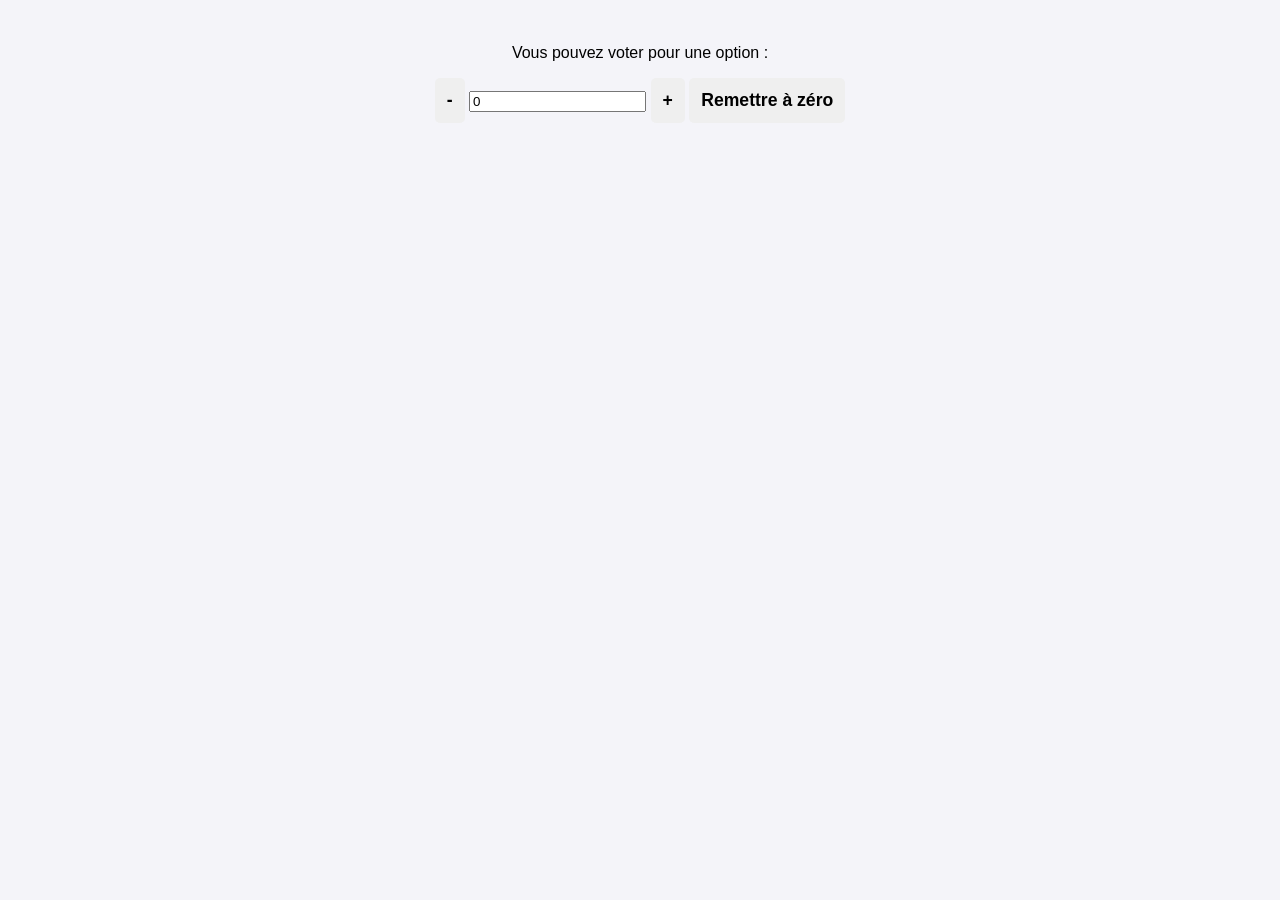
==== mon_projet_flask/templates/index.html @ 24a3f842 "bric 2 Refactor HTML structure for counters and add reset functionality." ====
<!DOCTYPE html>
<html lang="fr">

<head>
    <meta charset="UTF-8">
    <meta name="viewport" content="width=device-width, initial-scale=1.0">
    <title>Les Compteurs</title>
    <link rel="stylesheet" href="style.css">

    <style>
        body {
            font-family: Arial, sans-serif;
            text-align: center;
            background-color: #f4f4f9;
            padding: 20px;
        }

        .conteneur {
            display: flex;
            flex-direction: column;
            align-items: center;
            gap: 20px;
            margin-top: 30px;
            margin-bottom: 40px;
        }

        @media(min-width: 600px) {
            .conteneur {
                flex-direction: row;
                justify-content: center;
            }
        }

        .carte {
            background: white;
            padding: 20px;
            border-radius: 10px;
            box-shadow: 0 4px 6px rgba(0, 0, 0, 0.1);
            width: 180px;
        }

        .titre-fixe {
            font-size: 1.2rem;
            font-weight: bold;
            color: #333;
            margin-bottom: 10px;
        }

        .chiffre {
            font-size: 3.5rem;
            font-weight: bold;
            color: #333;
            margin: 15px 0;
        }

        /* 🆕 Organisation des boutons côte à côte */
        .groupe-boutons {
            display: flex;
            gap: 10px;
            justify-content: center;
        }

        button {
            border: none;
            padding: 12px;
            font-size: 1.1rem;
            border-radius: 5px;
            cursor: pointer;
            font-weight: bold;
        }

        .btn-plus {
            background-color: #007bff;
            color: white;
            flex: 2;
        }

        .btn-plus:active {
            background-color: #0056b3;
        }

        /* 🆕 Style du nouveau bouton moins */
        .btn-moins {
            background-color: #ffc107;
            color: #212529;
            flex: 1;
        }

        .btn-moins:active {
            background-color: #d39e00;
        }

        .btn-reset {
            background-color: #dc3545;
            color: white;
            padding: 12px 30px;
            border-radius: 5px;
            box-shadow: 0 4px 6px rgba(0, 0, 0, 0.1);
            width: auto;
        }

        .btn-reset:active {
            background-color: #bd2130;
        }

        .flex {
            display: flex;
            flex-wrap: wrap;
        }
    </style>

</head>

<body>

    <p> Vous pouvez voter pour une option :</p>

    <div class="compteur-container">
  <!-- Bouton pour diminuer -->
  <button id="btnMoins">-</button>
  
  <!-- Zone de saisie qui affiche le score -->
  <input type="number" id="champCompteur" value="0" readonly>
  
  <!-- Bouton pour augmenter -->
  <button id="btnPlus">+</button>
  
  <!-- Nouveau bouton pour remettre à zéro -->
  <button id="btnReset">Remettre à zéro</button>
</div>

<script>
  // 1. On récupère tous les éléments de la page
  const champ = document.getElementById('champCompteur');
  const btnMoins = document.getElementById('btnMoins');
  const btnPlus = document.getElementById('btnPlus');
  const btnReset = document.getElementById('btnReset');

  // 2. Action quand on clique sur Plus
  btnPlus.addEventListener('click', function() {
    let valeurActuelle = parseInt(champ.value);
    champ.value = valeurActuelle + 1;
  });

  // 3. Action quand on clique sur Moins
  btnMoins.addEventListener('click', function() {
    let valeurActuelle = parseInt(champ.value);
    // On vérifie si le nombre est plus grand que 0 avant d'enlever 1
    if (valeurActuelle > 0) {
      champ.value = valeurActuelle - 1;
    }
  });

  // 4. Action quand on clique sur Remettre à zéro
  btnReset.addEventListener('click', function() {
    champ.value = 0; // On force la valeur à redevenir 0
  });
</script>
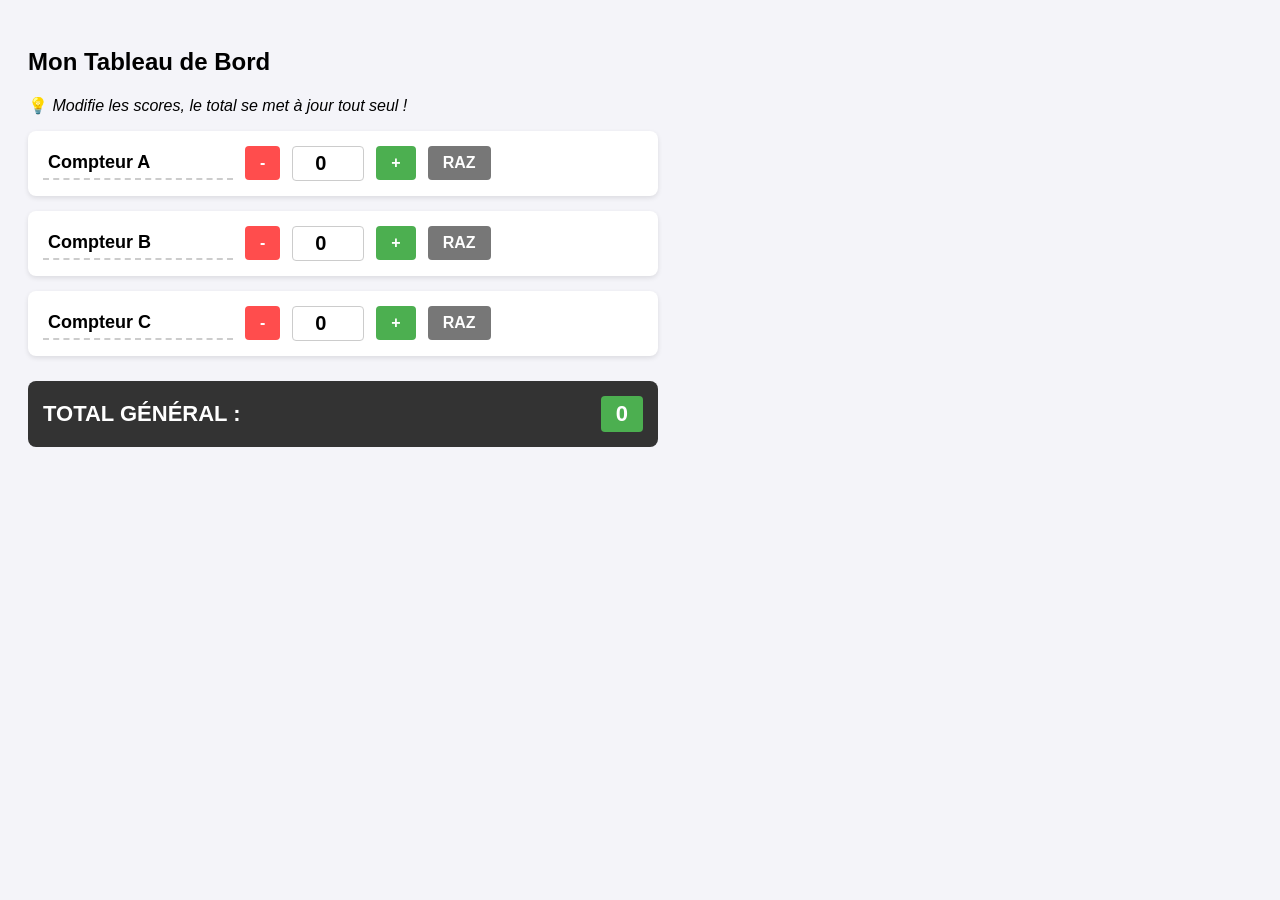
==== commit d998ad21: "bric 3 Updated the HTML structure and styles for the counter application, including new styles for t" ====
--- a/mon_projet_flask/templates/index.html
+++ b/mon_projet_flask/templates/index.html
@@ -1,158 +1,179 @@
 <!DOCTYPE html>
 <html lang="fr">
-
 <head>
-    <meta charset="UTF-8">
-    <meta name="viewport" content="width=device-width, initial-scale=1.0">
-    <title>Les Compteurs</title>
-    <link rel="stylesheet" href="style.css">
-
-    <style>
-        body {
-            font-family: Arial, sans-serif;
-            text-align: center;
-            background-color: #f4f4f9;
-            padding: 20px;
-        }
-
-        .conteneur {
-            display: flex;
-            flex-direction: column;
-            align-items: center;
-            gap: 20px;
-            margin-top: 30px;
-            margin-bottom: 40px;
-        }
-
-        @media(min-width: 600px) {
-            .conteneur {
-                flex-direction: row;
-                justify-content: center;
-            }
-        }
-
-        .carte {
-            background: white;
-            padding: 20px;
-            border-radius: 10px;
-            box-shadow: 0 4px 6px rgba(0, 0, 0, 0.1);
-            width: 180px;
-        }
-
-        .titre-fixe {
-            font-size: 1.2rem;
-            font-weight: bold;
-            color: #333;
-            margin-bottom: 10px;
-        }
-
-        .chiffre {
-            font-size: 3.5rem;
-            font-weight: bold;
-            color: #333;
-            margin: 15px 0;
-        }
-
-        /* 🆕 Organisation des boutons côte à côte */
-        .groupe-boutons {
-            display: flex;
-            gap: 10px;
-            justify-content: center;
-        }
-
-        button {
-            border: none;
-            padding: 12px;
-            font-size: 1.1rem;
-            border-radius: 5px;
-            cursor: pointer;
-            font-weight: bold;
-        }
-
-        .btn-plus {
-            background-color: #007bff;
-            color: white;
-            flex: 2;
-        }
-
-        .btn-plus:active {
-            background-color: #0056b3;
-        }
-
-        /* 🆕 Style du nouveau bouton moins */
-        .btn-moins {
-            background-color: #ffc107;
-            color: #212529;
-            flex: 1;
-        }
-
-        .btn-moins:active {
-            background-color: #d39e00;
-        }
-
-        .btn-reset {
-            background-color: #dc3545;
-            color: white;
-            padding: 12px 30px;
-            border-radius: 5px;
-            box-shadow: 0 4px 6px rgba(0, 0, 0, 0.1);
-            width: auto;
-        }
-
-        .btn-reset:active {
-            background-color: #bd2130;
-        }
-
-        .flex {
-            display: flex;
-            flex-wrap: wrap;
-        }
-    </style>
-
+  <meta charset="UTF-8">
+  <title>Mes Compteurs avec Total</title>
+  <style>
+    body {
+      font-family: Arial, sans-serif;
+      padding: 20px;
+      background-color: #f4f4f9;
+    }
+    .compteur-card {
+      background: white;
+      padding: 15px;
+      margin-bottom: 15px;
+      border-radius: 8px;
+      box-shadow: 0 2px 5px rgba(0,0,0,0.1);
+      display: flex;
+      align-items: center;
+      gap: 12px;
+      max-width: 600px;
+    }
+    .input-nom {
+      font-size: 18px;
+      font-weight: bold;
+      border: none;
+      border-bottom: 2px dashed #ccc;
+      background: transparent;
+      padding: 5px;
+      width: 180px;
+    }
+    .input-nom:focus {
+      outline: none;
+      border-bottom: 2px solid #4caf50;
+      background: #fafafa;
+    }
+    .input-score {
+      width: 60px;
+      text-align: center;
+      font-size: 20px;
+      font-weight: bold;
+      padding: 5px;
+      border: 1px solid #ccc;
+      border-radius: 4px;
+    }
+    button {
+      padding: 8px 15px;
+      font-size: 16px;
+      cursor: pointer;
+      border: none;
+      border-radius: 4px;
+      font-weight: bold;
+    }
+    .btn-moins { background-color: #ff4d4d; color: white; }
+    .btn-plus { background-color: #4caf50; color: white; }
+    .btn-reset { background-color: #777; color: white; }
+    
+    /* Style pour la zone du Total */
+    .total-card {
+      background: #333;
+      color: white;
+      padding: 15px;
+      border-radius: 8px;
+      max-width: 600px;
+      display: flex;
+      justify-content: space-between;
+      align-items: center;
+      margin-top: 25px;
+      font-size: 22px;
+      font-weight: bold;
+    }
+    #total-affichage {
+      background: #4caf50;
+      padding: 5px 15px;
+      border-radius: 4px;
+    }
+  </style>
 </head>
-
 <body>
 
-    <p> Vous pouvez voter pour une option :</p>
+  <h2>Mon Tableau de Bord</h2>
+  <p>💡 <em>Modifie les scores, le total se met à jour tout seul !</em></p>
 
-    <div class="compteur-container">
-  <!-- Bouton pour diminuer -->
-  <button id="btnMoins">-</button>
-  
-  <!-- Zone de saisie qui affiche le score -->
-  <input type="number" id="champCompteur" value="0" readonly>
-  
-  <!-- Bouton pour augmenter -->
-  <button id="btnPlus">+</button>
-  
-  <!-- Nouveau bouton pour remettre à zéro -->
-  <button id="btnReset">Remettre à zéro</button>
-</div>
+  <!-- COMPTEUR 1 -->
+  <div class="compteur-card">
+    <input type="text" class="input-nom" id="nom-1" value="Compteur A" oninput="sauvegarderNom(1)">
+    <button class="btn-moins" onclick="modifier(1, -1)">-</button>
+    <input type="number" class="input-score" id="input-1" value="0" readonly>
+    <button class="btn-plus" onclick="modifier(1, 1)">+</button>
+    <button class="btn-reset" onclick="reset(1)">RAZ</button>
+  </div>
 
-<script>
-  // 1. On récupère tous les éléments de la page
-  const champ = document.getElementById('champCompteur');
-  const btnMoins = document.getElementById('btnMoins');
-  const btnPlus = document.getElementById('btnPlus');
-  const btnReset = document.getElementById('btnReset');
+  <!-- COMPTEUR 2 -->
+  <div class="compteur-card">
+    <input type="text" class="input-nom" id="nom-2" value="Compteur B" oninput="sauvegarderNom(2)">
+    <button class="btn-moins" onclick="modifier(2, -1)">-</button>
+    <input type="number" class="input-score" id="input-2" value="0" readonly>
+    <button class="btn-plus" onclick="modifier(2, 1)">+</button>
+    <button class="btn-reset" onclick="reset(2)">RAZ</button>
+  </div>
 
-  // 2. Action quand on clique sur Plus
-  btnPlus.addEventListener('click', function() {
-    let valeurActuelle = parseInt(champ.value);
-    champ.value = valeurActuelle + 1;
-  });
+  <!-- COMPTEUR 3 -->
+  <div class="compteur-card">
+    <input type="text" class="input-nom" id="nom-3" value="Compteur C" oninput="sauvegarderNom(3)">
+    <button class="btn-moins" onclick="modifier(3, -1)">-</button>
+    <input type="number" class="input-score" id="input-3" value="0" readonly>
+    <button class="btn-plus" onclick="modifier(3, 1)">+</button>
+    <button class="btn-reset" onclick="reset(3)">RAZ</button>
+  </div>
 
-  // 3. Action quand on clique sur Moins
-  btnMoins.addEventListener('click', function() {
-    let valeurActuelle = parseInt(champ.value);
-    // On vérifie si le nombre est plus grand que 0 avant d'enlever 1
-    if (valeurActuelle > 0) {
-      champ.value = valeurActuelle - 1;
+  <!-- ZONE DU TOTAL GENERAL -->
+  <div class="total-card">
+    <span>TOTAL GÉNÉRAL :</span>
+    <span id="total-affichage">0</span>
+  </div>
+
+  <script>
+    // 1. Au chargement, on récupère tout et on calcule le premier total
+    window.onload = function() {
+      for (let i = 1; i <= 3; i++) {
+        const scoreSauvegarde = localStorage.getItem('compteur-' + i);
+        if (scoreSauvegarde !== null) {
+          document.getElementById('input-' + i).value = scoreSauvegarde;
+        }
+        
+        const nomSauvegarde = localStorage.getItem('nom-compteur-' + i);
+        if (nomSauvegarde !== null) {
+          document.getElementById('nom-' + i).value = nomSauvegarde;
+        }
+      }
+      calculerTotal(); // On calcule le total une première fois au démarrage
+    };
+
+    // 2. FONCTION MAGIQUE : Additionne tous les scores
+    function calculerTotal() {
+      let score1 = parseInt(document.getElementById('input-1').value);
+      let score2 = parseInt(document.getElementById('input-2').value);
+      let score3 = parseInt(document.getElementById('input-3').value);
+      
+      // On fait l'addition
+      let somme = score1 + score2 + score3;
+      
+      // On l'affiche dans la zone verte en bas
+      document.getElementById('total-affichage').textContent = somme;
     }
-  });
 
-  // 4. Action quand on clique sur Remettre à zéro
-  btnReset.addEventListener('click', function() {
-    champ.value = 0; // On force la valeur à redevenir 0
-  });
-</script>
+    // 3. Sauvegarde du nom
+    function sauvegarderNom(numero) {
+      const nouveauNom = document.getElementById('nom-' + numero).value;
+      localStorage.setItem('nom-compteur-' + numero, nouveauNom);
+    }
+
+    // 4. Fonction pour ajouter ou enlever 1
+    function modifier(numero, changement) {
+      const champ = document.getElementById('input-' + numero);
+      let valeurActuelle = parseInt(champ.value);
+      let nouvelleValeur = valeurActuelle + changement;
+      
+      if (nouvelleValeur < 0) { nouvelleValeur = 0; }
+      
+      champ.value = nouvelleValeur;
+      localStorage.setItem('compteur-' + numero, nouvelleValeur);
+      
+      calculerTotal(); // 💡 On recalcule le total après le clic
+    }
+
+    // 5. Fonction pour remettre à zéro
+    function reset(numero) {
+      const champ = document.getElementById('input-' + numero);
+      champ.value = 0;
+      localStorage.setItem('compteur-' + numero, 0);
+      
+      calculerTotal(); // 💡 On recalcule le total après la remise à zéro
+    }
+  </script>
+
+</body>
+</html>
+
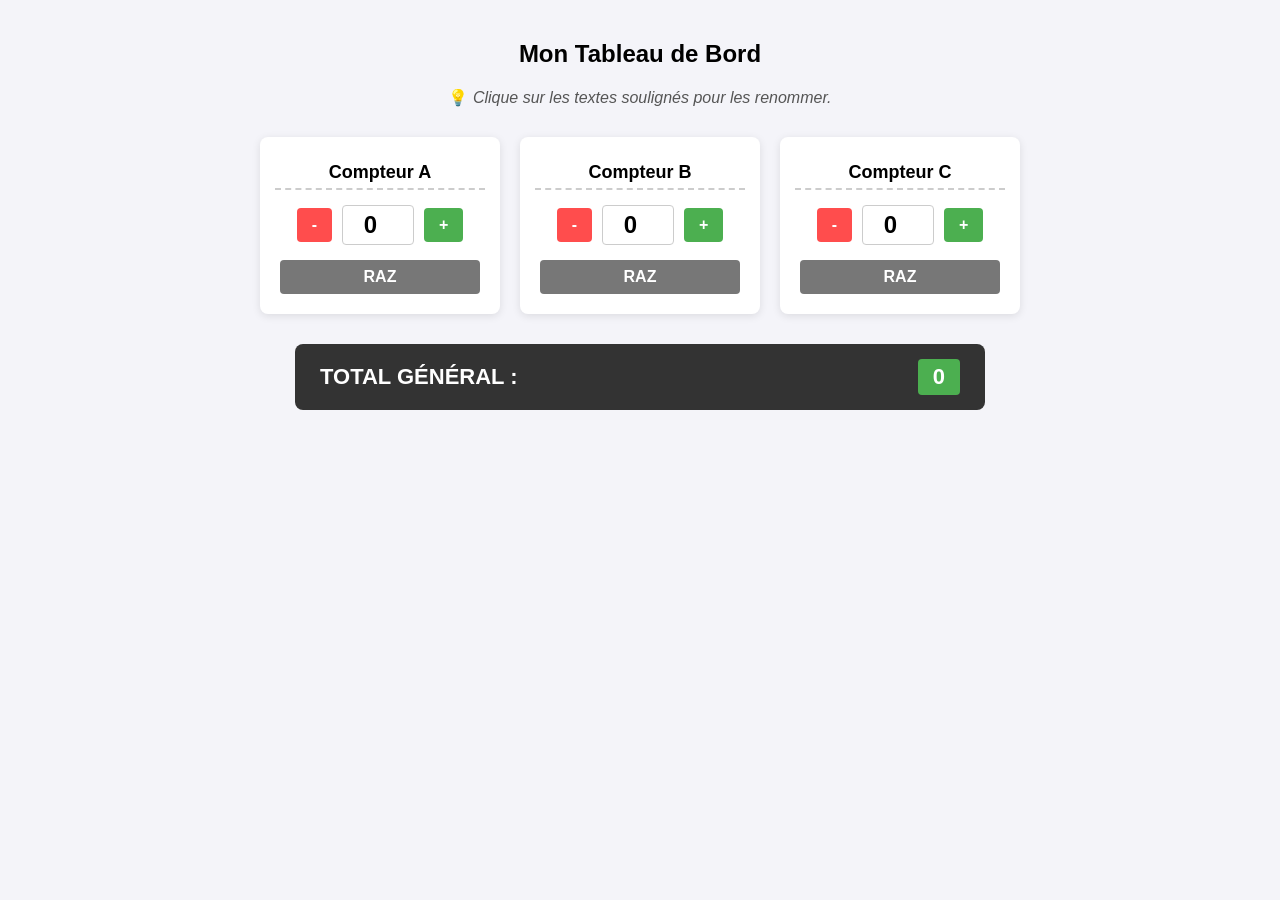
==== commit ce1a5800: "bric 4" ====
--- a/mon_projet_flask/templates/index.html
+++ b/mon_projet_flask/templates/index.html
@@ -2,24 +2,54 @@
 <html lang="fr">
 <head>
   <meta charset="UTF-8">
-  <title>Mes Compteurs avec Total</title>
+  <title>Mes Compteurs Côte à Côte</title>
   <style>
     body {
       font-family: Arial, sans-serif;
       padding: 20px;
       background-color: #f4f4f9;
-    }
+      margin: 0;
+    }
+    
+    h2 {
+      text-align: center;
+    }
+    
+    .instruction {
+      text-align: center;
+      color: #555;
+    }
+
+    /* Le conteneur magique qui aligne les compteurs côte à côte */
+    .compteurs-groupe {
+      display: flex;
+      flex-wrap: wrap; /* Permet de revenir à la ligne sur petit écran */
+      gap: 20px;
+      justify-content: center;
+      margin-top: 30px;
+    }
+
+    /* Style pour chaque bloc de compteur individuel */
     .compteur-card {
       background: white;
-      padding: 15px;
-      margin-bottom: 15px;
+      padding: 20px;
       border-radius: 8px;
-      box-shadow: 0 2px 5px rgba(0,0,0,0.1);
-      display: flex;
+      box-shadow: 0 2px 8px rgba(0,0,0,0.1);
+      display: flex;
+      flex-direction: column; /* Aligne le titre, les boutons et le score de haut en bas */
       align-items: center;
-      gap: 12px;
-      max-width: 600px;
-    }
+      gap: 15px;
+      width: 200px; /* Largeur fixe pour chaque colonne */
+    }
+
+    /* Zone des boutons de calcul */
+    .boutons-actions {
+      display: flex;
+      align-items: center;
+      gap: 10px;
+    }
+
+    /* Style pour la zone du titre modifiable */
     .input-nom {
       font-size: 18px;
       font-weight: bold;
@@ -27,22 +57,26 @@
       border-bottom: 2px dashed #ccc;
       background: transparent;
       padding: 5px;
-      width: 180px;
+      width: 100%;
+      text-align: center;
     }
     .input-nom:focus {
       outline: none;
       border-bottom: 2px solid #4caf50;
       background: #fafafa;
     }
+
+    /* Style pour le chiffre du compteur */
     .input-score {
       width: 60px;
       text-align: center;
-      font-size: 20px;
+      font-size: 24px;
       font-weight: bold;
       padding: 5px;
       border: 1px solid #ccc;
       border-radius: 4px;
     }
+
     button {
       padding: 8px 15px;
       font-size: 16px;
@@ -53,19 +87,19 @@
     }
     .btn-moins { background-color: #ff4d4d; color: white; }
     .btn-plus { background-color: #4caf50; color: white; }
-    .btn-reset { background-color: #777; color: white; }
+    .btn-reset { background-color: #777; color: white; width: 100%; }
     
     /* Style pour la zone du Total */
     .total-card {
       background: #333;
       color: white;
-      padding: 15px;
+      padding: 15px 25px;
       border-radius: 8px;
-      max-width: 600px;
+      max-width: 640px;
       display: flex;
       justify-content: space-between;
       align-items: center;
-      margin-top: 25px;
+      margin: 30px auto 0 auto; /* Centre la barre de total au milieu */
       font-size: 22px;
       font-weight: bold;
     }
@@ -79,33 +113,44 @@
 <body>
 
   <h2>Mon Tableau de Bord</h2>
-  <p>💡 <em>Modifie les scores, le total se met à jour tout seul !</em></p>
-
-  <!-- COMPTEUR 1 -->
-  <div class="compteur-card">
-    <input type="text" class="input-nom" id="nom-1" value="Compteur A" oninput="sauvegarderNom(1)">
-    <button class="btn-moins" onclick="modifier(1, -1)">-</button>
-    <input type="number" class="input-score" id="input-1" value="0" readonly>
-    <button class="btn-plus" onclick="modifier(1, 1)">+</button>
-    <button class="btn-reset" onclick="reset(1)">RAZ</button>
-  </div>
-
-  <!-- COMPTEUR 2 -->
-  <div class="compteur-card">
-    <input type="text" class="input-nom" id="nom-2" value="Compteur B" oninput="sauvegarderNom(2)">
-    <button class="btn-moins" onclick="modifier(2, -1)">-</button>
-    <input type="number" class="input-score" id="input-2" value="0" readonly>
-    <button class="btn-plus" onclick="modifier(2, 1)">+</button>
-    <button class="btn-reset" onclick="reset(2)">RAZ</button>
-  </div>
-
-  <!-- COMPTEUR 3 -->
-  <div class="compteur-card">
-    <input type="text" class="input-nom" id="nom-3" value="Compteur C" oninput="sauvegarderNom(3)">
-    <button class="btn-moins" onclick="modifier(3, -1)">-</button>
-    <input type="number" class="input-score" id="input-3" value="0" readonly>
-    <button class="btn-plus" onclick="modifier(3, 1)">+</button>
-    <button class="btn-reset" onclick="reset(3)">RAZ</button>
+  <p class="instruction">💡 <em>Clique sur les textes soulignés pour les renommer.</em></p>
+
+  <!-- ZONE CONTENANT LES 3 COMPTEURS ALIGNÉS -->
+  <div class="compteurs-groupe">
+  
+    <!-- COMPTEUR 1 -->
+    <div class="compteur-card">
+      <input type="text" class="input-nom" id="nom-1" value="Compteur A" oninput="sauvegarderNom(1)">
+      <div class="boutons-actions">
+        <button class="btn-moins" onclick="modifier(1, -1)">-</button>
+        <input type="number" class="input-score" id="input-1" value="0" readonly>
+        <button class="btn-plus" onclick="modifier(1, 1)">+</button>
+      </div>
+      <button class="btn-reset" onclick="reset(1)">RAZ</button>
+    </div>
+
+    <!-- COMPTEUR 2 -->
+    <div class="compteur-card">
+      <input type="text" class="input-nom" id="nom-2" value="Compteur B" oninput="sauvegarderNom(2)">
+      <div class="boutons-actions">
+        <button class="btn-moins" onclick="modifier(2, -1)">-</button>
+        <input type="number" class="input-score" id="input-2" value="0" readonly>
+        <button class="btn-plus" onclick="modifier(2, 1)">+</button>
+      </div>
+      <button class="btn-reset" onclick="reset(2)">RAZ</button>
+    </div>
+
+    <!-- COMPTEUR 3 -->
+    <div class="compteur-card">
+      <input type="text" class="input-nom" id="nom-3" value="Compteur C" oninput="sauvegarderNom(3)">
+      <div class="boutons-actions">
+        <button class="btn-moins" onclick="modifier(3, -1)">-</button>
+        <input type="number" class="input-score" id="input-3" value="0" readonly>
+        <button class="btn-plus" onclick="modifier(3, 1)">+</button>
+      </div>
+      <button class="btn-reset" onclick="reset(3)">RAZ</button>
+    </div>
+
   </div>
 
   <!-- ZONE DU TOTAL GENERAL -->
@@ -115,7 +160,6 @@
   </div>
 
   <script>
-    // 1. Au chargement, on récupère tout et on calcule le premier total
     window.onload = function() {
       for (let i = 1; i <= 3; i++) {
         const scoreSauvegarde = localStorage.getItem('compteur-' + i);
@@ -128,29 +172,22 @@
           document.getElementById('nom-' + i).value = nomSauvegarde;
         }
       }
-      calculerTotal(); // On calcule le total une première fois au démarrage
+      calculerTotal();
     };
 
-    // 2. FONCTION MAGIQUE : Additionne tous les scores
     function calculerTotal() {
       let score1 = parseInt(document.getElementById('input-1').value);
       let score2 = parseInt(document.getElementById('input-2').value);
       let score3 = parseInt(document.getElementById('input-3').value);
-      
-      // On fait l'addition
       let somme = score1 + score2 + score3;
-      
-      // On l'affiche dans la zone verte en bas
       document.getElementById('total-affichage').textContent = somme;
     }
 
-    // 3. Sauvegarde du nom
     function sauvegarderNom(numero) {
       const nouveauNom = document.getElementById('nom-' + numero).value;
       localStorage.setItem('nom-compteur-' + numero, nouveauNom);
     }
 
-    // 4. Fonction pour ajouter ou enlever 1
     function modifier(numero, changement) {
       const champ = document.getElementById('input-' + numero);
       let valeurActuelle = parseInt(champ.value);
@@ -160,17 +197,14 @@
       
       champ.value = nouvelleValeur;
       localStorage.setItem('compteur-' + numero, nouvelleValeur);
-      
-      calculerTotal(); // 💡 On recalcule le total après le clic
-    }
-
-    // 5. Fonction pour remettre à zéro
+      calculerTotal();
+    }
+
     function reset(numero) {
       const champ = document.getElementById('input-' + numero);
       champ.value = 0;
       localStorage.setItem('compteur-' + numero, 0);
-      
-      calculerTotal(); // 💡 On recalcule le total après la remise à zéro
+      calculerTotal();
     }
   </script>
 
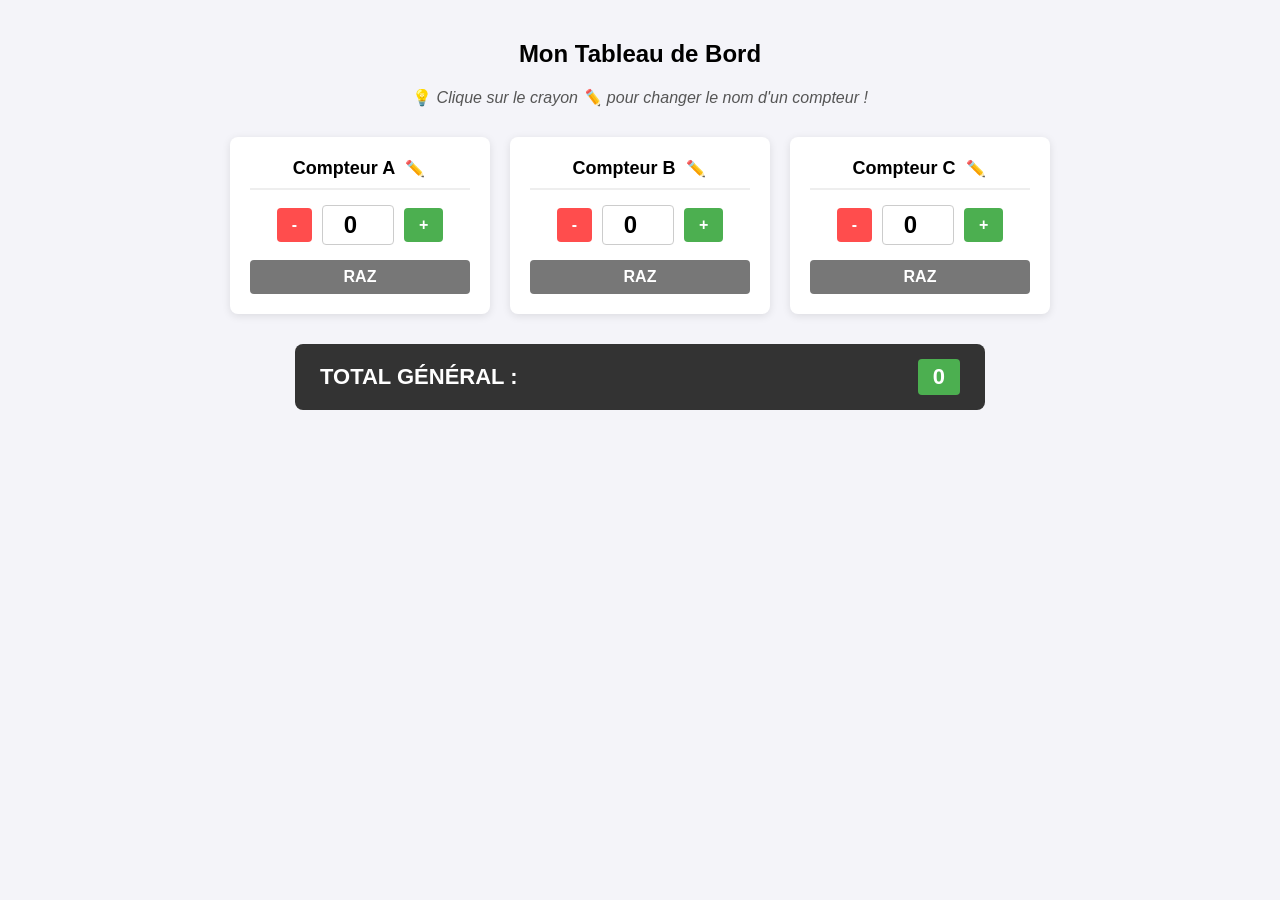
==== commit 95646a5d: "bric 5" ====
--- a/mon_projet_flask/templates/index.html
+++ b/mon_projet_flask/templates/index.html
@@ -2,7 +2,7 @@
 <html lang="fr">
 <head>
   <meta charset="UTF-8">
-  <title>Mes Compteurs Côte à Côte</title>
+  <title>Mes Compteurs avec Bouton Nom</title>
   <style>
     body {
       font-family: Arial, sans-serif;
@@ -11,35 +11,61 @@
       margin: 0;
     }
     
-    h2 {
+    h2, .instruction {
       text-align: center;
     }
-    
-    .instruction {
-      text-align: center;
-      color: #555;
-    }
-
-    /* Le conteneur magique qui aligne les compteurs côte à côte */
+    .instruction { color: #555; }
+
+    /* Grille pour mettre les compteurs côte à côte */
     .compteurs-groupe {
       display: flex;
-      flex-wrap: wrap; /* Permet de revenir à la ligne sur petit écran */
+      flex-wrap: wrap;
       gap: 20px;
       justify-content: center;
       margin-top: 30px;
     }
 
-    /* Style pour chaque bloc de compteur individuel */
+    /* Carte de chaque compteur */
     .compteur-card {
       background: white;
       padding: 20px;
       border-radius: 8px;
       box-shadow: 0 2px 8px rgba(0,0,0,0.1);
       display: flex;
-      flex-direction: column; /* Aligne le titre, les boutons et le score de haut en bas */
+      flex-direction: column;
       align-items: center;
       gap: 15px;
-      width: 200px; /* Largeur fixe pour chaque colonne */
+      width: 220px;
+    }
+
+    /* Zone du titre avec son bouton d'édition */
+    .zone-titre {
+      display: flex;
+      align-items: center;
+      justify-content: center;
+      gap: 8px;
+      width: 100%;
+      border-bottom: 2px solid #eee;
+      padding-bottom: 8px;
+    }
+
+    .titre-texte {
+      font-size: 18px;
+      font-weight: bold;
+      margin: 0;
+      white-space: nowrap;
+      overflow: hidden;
+      text-overflow: ellipsis;
+      max-width: 150px;
+    }
+
+    /* Petit bouton discret pour le crayon */
+    .btn-edit {
+      background: none;
+      border: none;
+      font-size: 16px;
+      cursor: pointer;
+      padding: 2px;
     }
 
     /* Zone des boutons de calcul */
@@ -49,24 +75,6 @@
       gap: 10px;
     }
 
-    /* Style pour la zone du titre modifiable */
-    .input-nom {
-      font-size: 18px;
-      font-weight: bold;
-      border: none;
-      border-bottom: 2px dashed #ccc;
-      background: transparent;
-      padding: 5px;
-      width: 100%;
-      text-align: center;
-    }
-    .input-nom:focus {
-      outline: none;
-      border-bottom: 2px solid #4caf50;
-      background: #fafafa;
-    }
-
-    /* Style pour le chiffre du compteur */
     .input-score {
       width: 60px;
       text-align: center;
@@ -89,7 +97,7 @@
     .btn-plus { background-color: #4caf50; color: white; }
     .btn-reset { background-color: #777; color: white; width: 100%; }
     
-    /* Style pour la zone du Total */
+    /* Barre du Total */
     .total-card {
       background: #333;
       color: white;
@@ -99,7 +107,7 @@
       display: flex;
       justify-content: space-between;
       align-items: center;
-      margin: 30px auto 0 auto; /* Centre la barre de total au milieu */
+      margin: 30px auto 0 auto;
       font-size: 22px;
       font-weight: bold;
     }
@@ -113,14 +121,16 @@
 <body>
 
   <h2>Mon Tableau de Bord</h2>
-  <p class="instruction">💡 <em>Clique sur les textes soulignés pour les renommer.</em></p>
-
-  <!-- ZONE CONTENANT LES 3 COMPTEURS ALIGNÉS -->
+  <p class="instruction">💡 <em>Clique sur le crayon ✏️ pour changer le nom d'un compteur !</em></p>
+
   <div class="compteurs-groupe">
   
     <!-- COMPTEUR 1 -->
     <div class="compteur-card">
-      <input type="text" class="input-nom" id="nom-1" value="Compteur A" oninput="sauvegarderNom(1)">
+      <div class="zone-titre">
+        <p class="titre-texte" id="nom-1">Compteur A</p>
+        <button class="btn-edit" onclick="changerNom(1)">✏️</button>
+      </div>
       <div class="boutons-actions">
         <button class="btn-moins" onclick="modifier(1, -1)">-</button>
         <input type="number" class="input-score" id="input-1" value="0" readonly>
@@ -131,7 +141,10 @@
 
     <!-- COMPTEUR 2 -->
     <div class="compteur-card">
-      <input type="text" class="input-nom" id="nom-2" value="Compteur B" oninput="sauvegarderNom(2)">
+      <div class="zone-titre">
+        <p class="titre-texte" id="nom-2">Compteur B</p>
+        <button class="btn-edit" onclick="changerNom(2)">✏️</button>
+      </div>
       <div class="boutons-actions">
         <button class="btn-moins" onclick="modifier(2, -1)">-</button>
         <input type="number" class="input-score" id="input-2" value="0" readonly>
@@ -142,9 +155,12 @@
 
     <!-- COMPTEUR 3 -->
     <div class="compteur-card">
-      <input type="text" class="input-nom" id="nom-3" value="Compteur C" oninput="sauvegarderNom(3)">
+      <div class="zone-titre">
+        <p class="titre-texte" id="nom-3">Compteur C</p>
+        <button class="btn-edit" onclick="changerNom(3)">✏️</button>
+      </div>
       <div class="boutons-actions">
-        <button class="btn-moins" onclick="modifier(3, -1)">-</button>
+        <button class="btn-moins" onclick="modifier(2, -1)">-</button>
         <input type="number" class="input-score" id="input-3" value="0" readonly>
         <button class="btn-plus" onclick="modifier(3, 1)">+</button>
       </div>
@@ -153,7 +169,6 @@
 
   </div>
 
-  <!-- ZONE DU TOTAL GENERAL -->
   <div class="total-card">
     <span>TOTAL GÉNÉRAL :</span>
     <span id="total-affichage">0</span>
@@ -169,11 +184,24 @@
         
         const nomSauvegarde = localStorage.getItem('nom-compteur-' + i);
         if (nomSauvegarde !== null) {
-          document.getElementById('nom-' + i).value = nomSauvegarde;
+          document.getElementById('nom-' + i).textContent = nomSauvegarde;
         }
       }
       calculerTotal();
     };
+
+    // Nouvelle fonction qui ouvre une petite boîte pour taper le nom
+    function changerNom(numero) {
+      const elementTitre = document.getElementById('nom-' + numero);
+      // On demande poliment le nouveau nom à l'utilisateur
+      const nouveauNom = prompt("Quel nom veux-tu donner à ce compteur ?", elementTitre.textContent);
+      
+      // Si l'utilisateur a écrit quelque chose et n'a pas cliqué sur "Annuler"
+      if (nouveauNom !== null && nouveauNom.trim() !== "") {
+        elementTitre.textContent = nouveauNom; // On change le nom à l'écran
+        localStorage.setItem('nom-compteur-' + numero, nouveauNom); // On le sauvegarde
+      }
+    }
 
     function calculerTotal() {
       let score1 = parseInt(document.getElementById('input-1').value);
@@ -181,11 +209,6 @@
       let score3 = parseInt(document.getElementById('input-3').value);
       let somme = score1 + score2 + score3;
       document.getElementById('total-affichage').textContent = somme;
-    }
-
-    function sauvegarderNom(numero) {
-      const nouveauNom = document.getElementById('nom-' + numero).value;
-      localStorage.setItem('nom-compteur-' + numero, nouveauNom);
     }
 
     function modifier(numero, changement) {
@@ -211,3 +234,4 @@
 </body>
 </html>
 
+
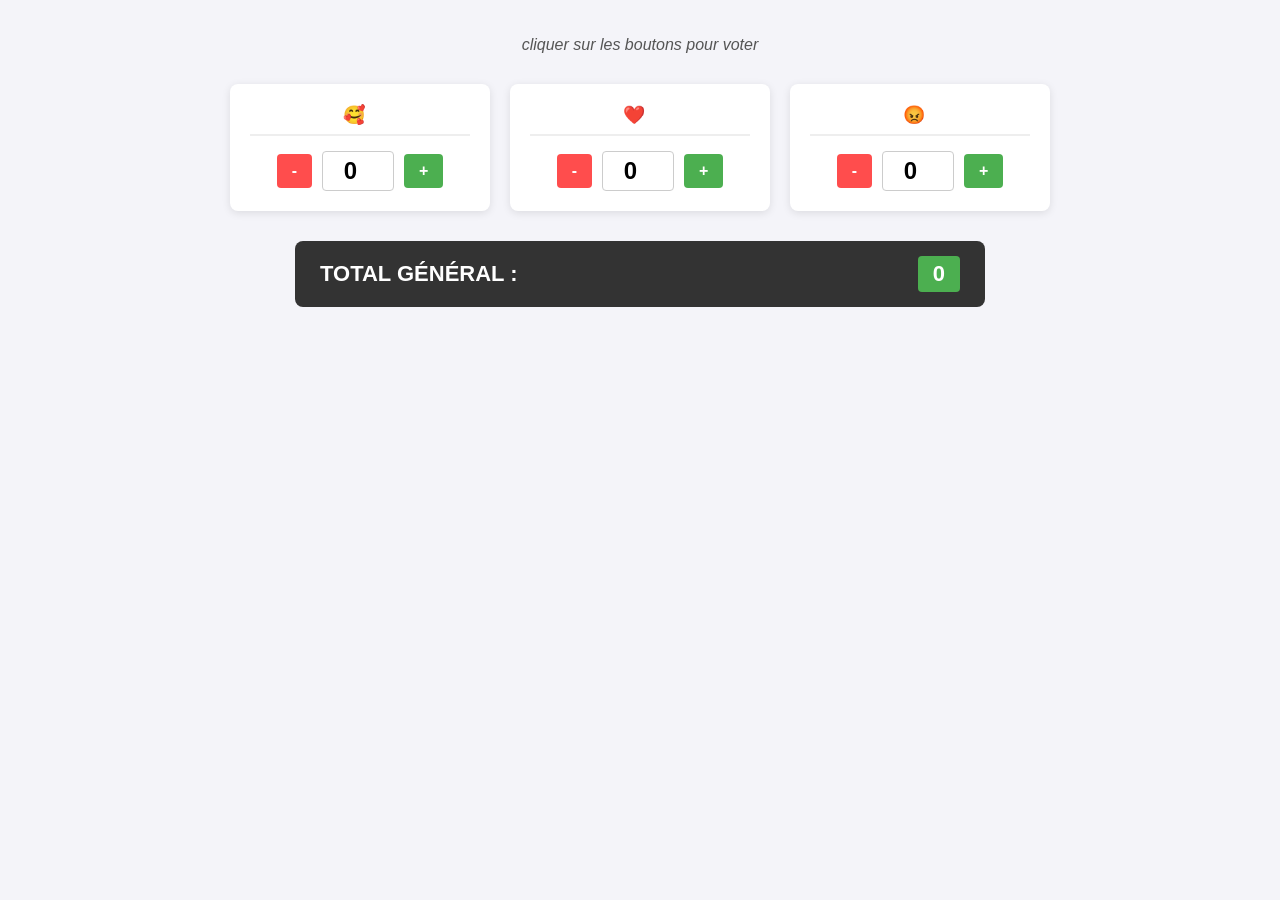
==== commit d9eeaad1: "bric 1" ====
--- a/mon_projet_flask/templates/index.html
+++ b/mon_projet_flask/templates/index.html
@@ -2,7 +2,7 @@
 <html lang="fr">
 <head>
   <meta charset="UTF-8">
-  <title>Mes Compteurs avec Bouton Nom</title>
+  <title>Mes Compteurs</title>
   <style>
     body {
       font-family: Arial, sans-serif;
@@ -120,51 +120,47 @@
 </head>
 <body>
 
-  <h2>Mon Tableau de Bord</h2>
-  <p class="instruction">💡 <em>Clique sur le crayon ✏️ pour changer le nom d'un compteur !</em></p>
+  <p class="instruction"><em>cliquer sur les boutons pour voter</em></p>
 
   <div class="compteurs-groupe">
   
     <!-- COMPTEUR 1 -->
     <div class="compteur-card">
       <div class="zone-titre">
-        <p class="titre-texte" id="nom-1">Compteur A</p>
-        <button class="btn-edit" onclick="changerNom(1)">✏️</button>
+        <p class="titre-texte" id="nom-1">🥰</p>
+        <button class="btn-edit" onclick="changerNom(1)"></button>
       </div>
       <div class="boutons-actions">
         <button class="btn-moins" onclick="modifier(1, -1)">-</button>
         <input type="number" class="input-score" id="input-1" value="0" readonly>
         <button class="btn-plus" onclick="modifier(1, 1)">+</button>
       </div>
-      <button class="btn-reset" onclick="reset(1)">RAZ</button>
     </div>
 
     <!-- COMPTEUR 2 -->
     <div class="compteur-card">
       <div class="zone-titre">
-        <p class="titre-texte" id="nom-2">Compteur B</p>
-        <button class="btn-edit" onclick="changerNom(2)">✏️</button>
+        <p class="titre-texte" id="nom-2">❤️</p>
+        <button class="btn-edit" onclick="changerNom(2)"></button>
       </div>
       <div class="boutons-actions">
         <button class="btn-moins" onclick="modifier(2, -1)">-</button>
         <input type="number" class="input-score" id="input-2" value="0" readonly>
         <button class="btn-plus" onclick="modifier(2, 1)">+</button>
       </div>
-      <button class="btn-reset" onclick="reset(2)">RAZ</button>
     </div>
 
     <!-- COMPTEUR 3 -->
     <div class="compteur-card">
       <div class="zone-titre">
-        <p class="titre-texte" id="nom-3">Compteur C</p>
-        <button class="btn-edit" onclick="changerNom(3)">✏️</button>
+        <p class="titre-texte" id="nom-3">😡</p>
+        <button class="btn-edit" onclick="changerNom(3)"></button>
       </div>
       <div class="boutons-actions">
         <button class="btn-moins" onclick="modifier(2, -1)">-</button>
         <input type="number" class="input-score" id="input-3" value="0" readonly>
         <button class="btn-plus" onclick="modifier(3, 1)">+</button>
       </div>
-      <button class="btn-reset" onclick="reset(3)">RAZ</button>
     </div>
 
   </div>
@@ -190,19 +186,6 @@
       calculerTotal();
     };
 
-    // Nouvelle fonction qui ouvre une petite boîte pour taper le nom
-    function changerNom(numero) {
-      const elementTitre = document.getElementById('nom-' + numero);
-      // On demande poliment le nouveau nom à l'utilisateur
-      const nouveauNom = prompt("Quel nom veux-tu donner à ce compteur ?", elementTitre.textContent);
-      
-      // Si l'utilisateur a écrit quelque chose et n'a pas cliqué sur "Annuler"
-      if (nouveauNom !== null && nouveauNom.trim() !== "") {
-        elementTitre.textContent = nouveauNom; // On change le nom à l'écran
-        localStorage.setItem('nom-compteur-' + numero, nouveauNom); // On le sauvegarde
-      }
-    }
-
     function calculerTotal() {
       let score1 = parseInt(document.getElementById('input-1').value);
       let score2 = parseInt(document.getElementById('input-2').value);
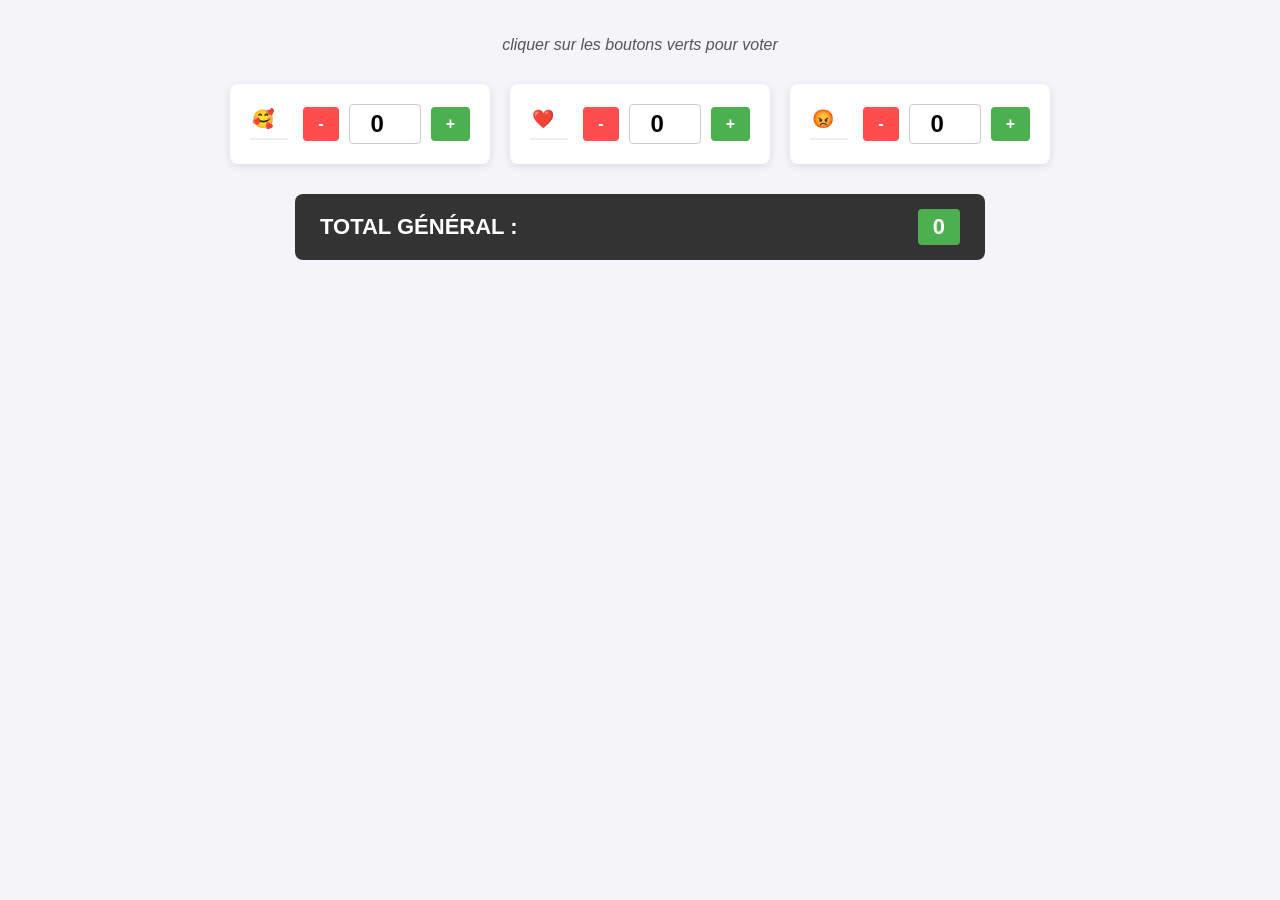
==== commit 509515d5: "bric 2" ====
--- a/mon_projet_flask/templates/index.html
+++ b/mon_projet_flask/templates/index.html
@@ -32,7 +32,7 @@
       border-radius: 8px;
       box-shadow: 0 2px 8px rgba(0,0,0,0.1);
       display: flex;
-      flex-direction: column;
+      flex-direction: row;
       align-items: center;
       gap: 15px;
       width: 220px;
@@ -120,7 +120,7 @@
 </head>
 <body>
 
-  <p class="instruction"><em>cliquer sur les boutons pour voter</em></p>
+  <p class="instruction"><em>cliquer sur les boutons verts pour voter</em></p>
 
   <div class="compteurs-groupe">
   
@@ -157,7 +157,7 @@
         <button class="btn-edit" onclick="changerNom(3)"></button>
       </div>
       <div class="boutons-actions">
-        <button class="btn-moins" onclick="modifier(2, -1)">-</button>
+        <button class="btn-moins" onclick="modifier(3, -1)">-</button>
         <input type="number" class="input-score" id="input-3" value="0" readonly>
         <button class="btn-plus" onclick="modifier(3, 1)">+</button>
       </div>
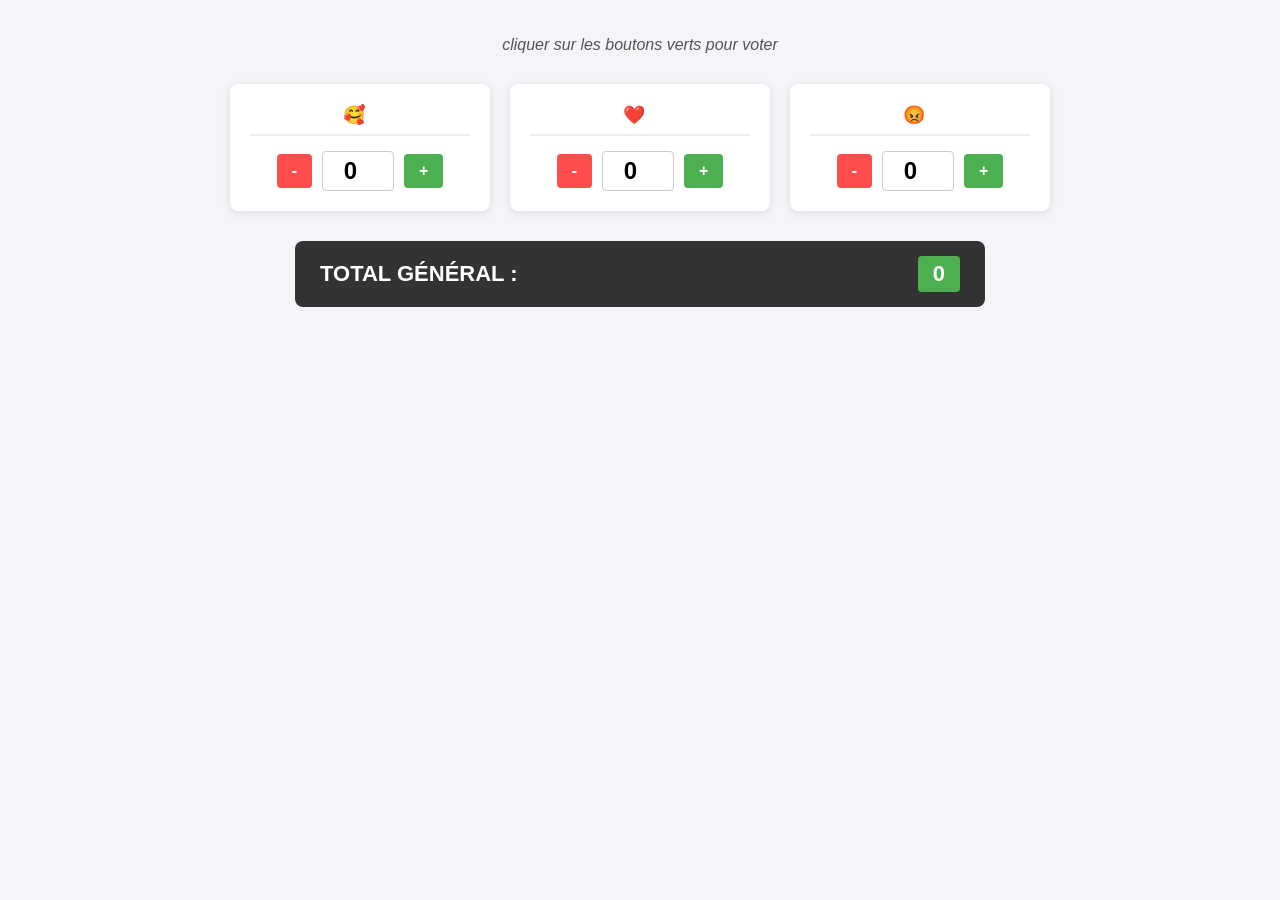
==== commit 65797e18: "bric 3" ====
--- a/mon_projet_flask/templates/index.html
+++ b/mon_projet_flask/templates/index.html
@@ -32,7 +32,7 @@
       border-radius: 8px;
       box-shadow: 0 2px 8px rgba(0,0,0,0.1);
       display: flex;
-      flex-direction: row;
+      flex-direction: column;
       align-items: center;
       gap: 15px;
       width: 220px;
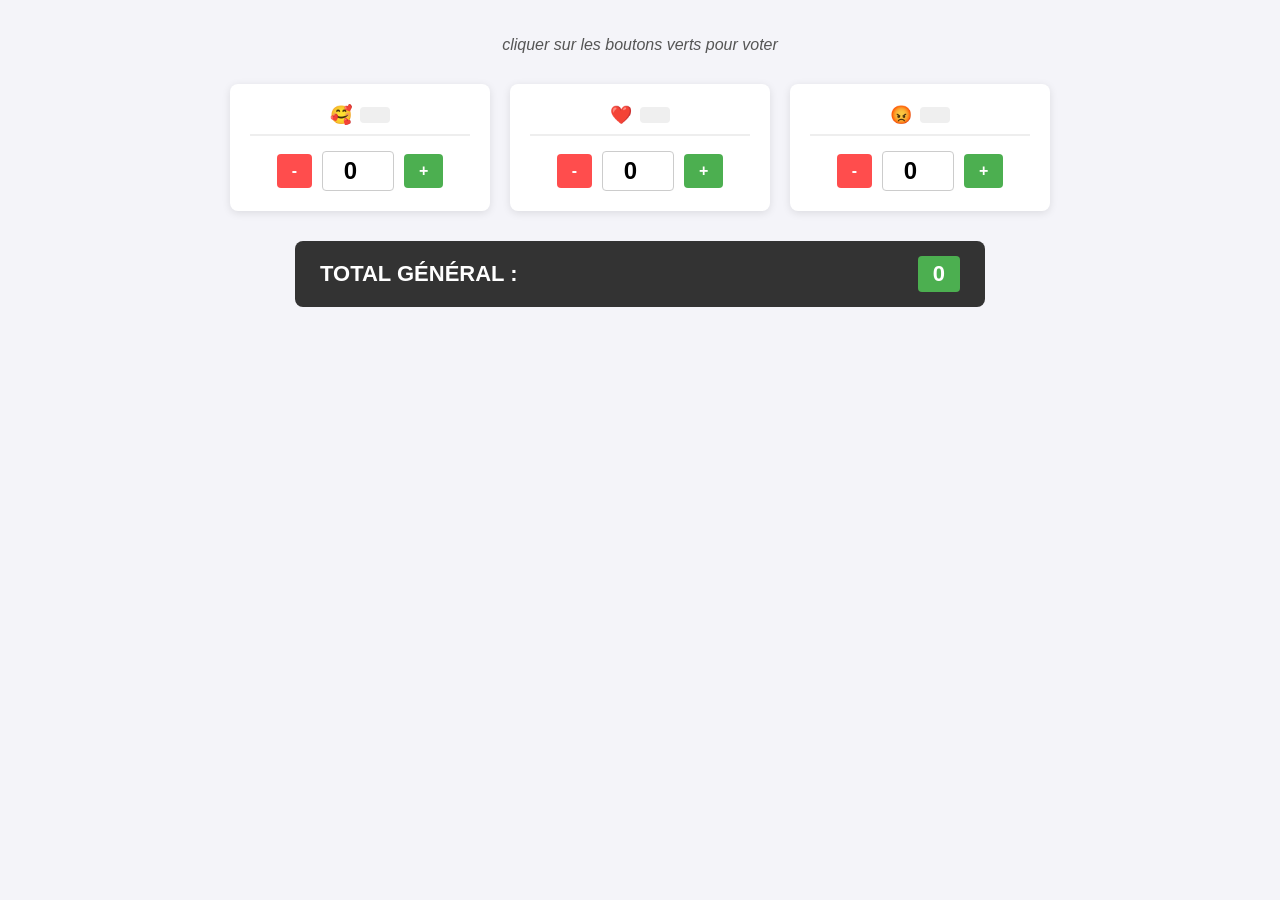
==== commit 1bd1d2c9: "bric 4" ====
--- a/mon_projet_flask/templates/index.html
+++ b/mon_projet_flask/templates/index.html
@@ -3,7 +3,9 @@
 <head>
   <meta charset="UTF-8">
   <title>Mes Compteurs</title>
+  
   <style>
+
     body {
       font-family: Arial, sans-serif;
       padding: 20px;
@@ -14,6 +16,7 @@
     h2, .instruction {
       text-align: center;
     }
+
     .instruction { color: #555; }
 
     /* Grille pour mettre les compteurs côte à côte */
@@ -57,15 +60,6 @@
       overflow: hidden;
       text-overflow: ellipsis;
       max-width: 150px;
-    }
-
-    /* Petit bouton discret pour le crayon */
-    .btn-edit {
-      background: none;
-      border: none;
-      font-size: 16px;
-      cursor: pointer;
-      padding: 2px;
     }
 
     /* Zone des boutons de calcul */
